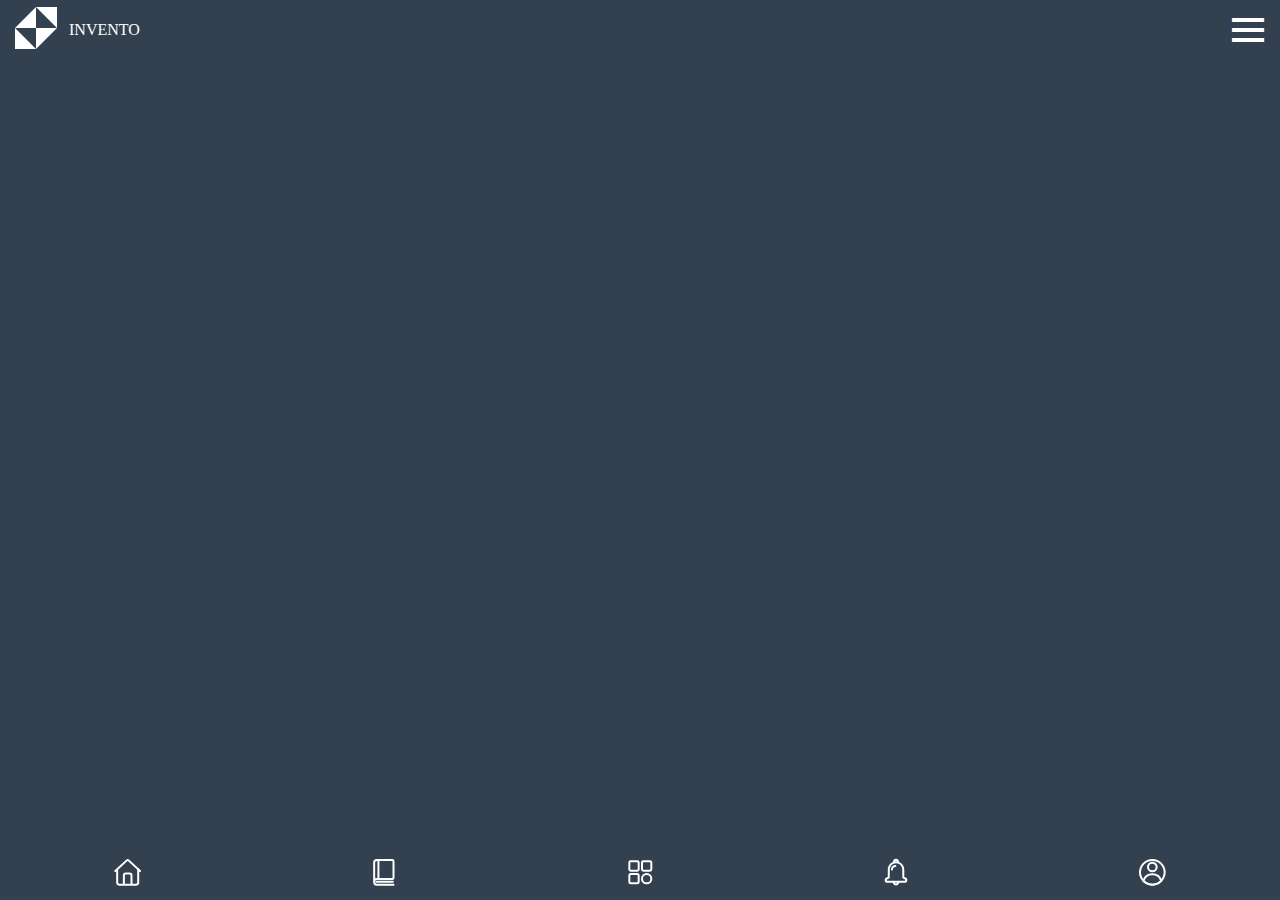
==== views/balance.html @ 5aca54c7 "feat: :sparkles: Balance" ====
<!DOCTYPE html>
<html lang="en">
<head>
    <meta charset="UTF-8">
    <meta name="viewport" content="width=device-width, initial-scale=1.0">
    <title>Document</title>
    <link rel="stylesheet" href="../css/balance.css">
    <link href='https://unpkg.com/boxicons@2.1.4/css/boxicons.min.css' rel='stylesheet'>
</head>
<body>
    <header class="header">
        <div class="header__logo">
            <div class="logo_icono">
                <img src="../storage/img/logo.svg" alt="" class="icono_img">
            </div>
            <div class="logo__titulo">invento</div>
        </div>
        <div class="header__menu">
            <i class='bx bx-menu'></i>
        </div>
    </header>

    <footer class="footer">
        <ul>
            <li>
                <a href="#"><img src="../storage/img/icon.svg" alt=""></a>
            </li>
            <li>
                <a href="#"><img src="../storage/img/icon_1.svg" alt=""></a>
            </li>
            <li>
                <a href="#"><img src="../storage/img/icon_2.svg" alt=""></a>
            </li>
            <li>
                <a href=""><img src="../storage/img/icon_3.svg" alt=""></a>
            </li>
            <li>
                <a href=""><img src="../storage/img/icon_4.svg" alt=""></a>
            </li>

        </ul>
    </footer>
</body>
</html>
---- css/balance.css ----
@import url(variables.css);
*{
    padding: 0;
    margin: 0;
    box-sizing: border-box;
    font-family: "SF-Pro-Text-Regular";
}
body{
    background: var(--color-primario);
}
.header{
    width: 100%;
    padding: 0 .5em;
    /* height: 60px; */
    /*/background: darkgoldenrod;/*/
    display: flex;
    flex-direction: row;
    justify-content: space-between;
    align-items: center;
    flex-wrap: nowrap;
    position: sticky;
    z-index: 2;
    top: 0;
    background: var(--color-primario);
}
.header__logo{
    /* background: red; */
    display: flex;
    align-items: center;
    gap: 5px;

}
.icono_img{
    z-index: 2;
    color: var(--color-ternario);
}
.logo__icono{
    /* background: green; */
}
.logo__icono img{
    width: 3em;
    color: var(--color-ternario);
}
.logo__titulo{
    /* background: orange; */
    color: var(--color-ternario);
    font-family: "SF-Pro-Text-Bold";
    text-transform: uppercase;
}
.header__menu{
    /* background: darkblue; */
}
.header__menu i{
    font-size: 3em;
    color: var(--color-ternario);
}









.footer {
    width: 100%;
    background: var(--color-primario);
    position: fixed;
    bottom: 0;
    z-index: 10;
}

.footer ul {
    display: flex;
    justify-content: space-around;
    z-index: 10;
}

.footer ul li {
    list-style: none;
    margin: .5em 0;
    z-index: 10;
}

.footer ul li a img {
    width: 2em;
}
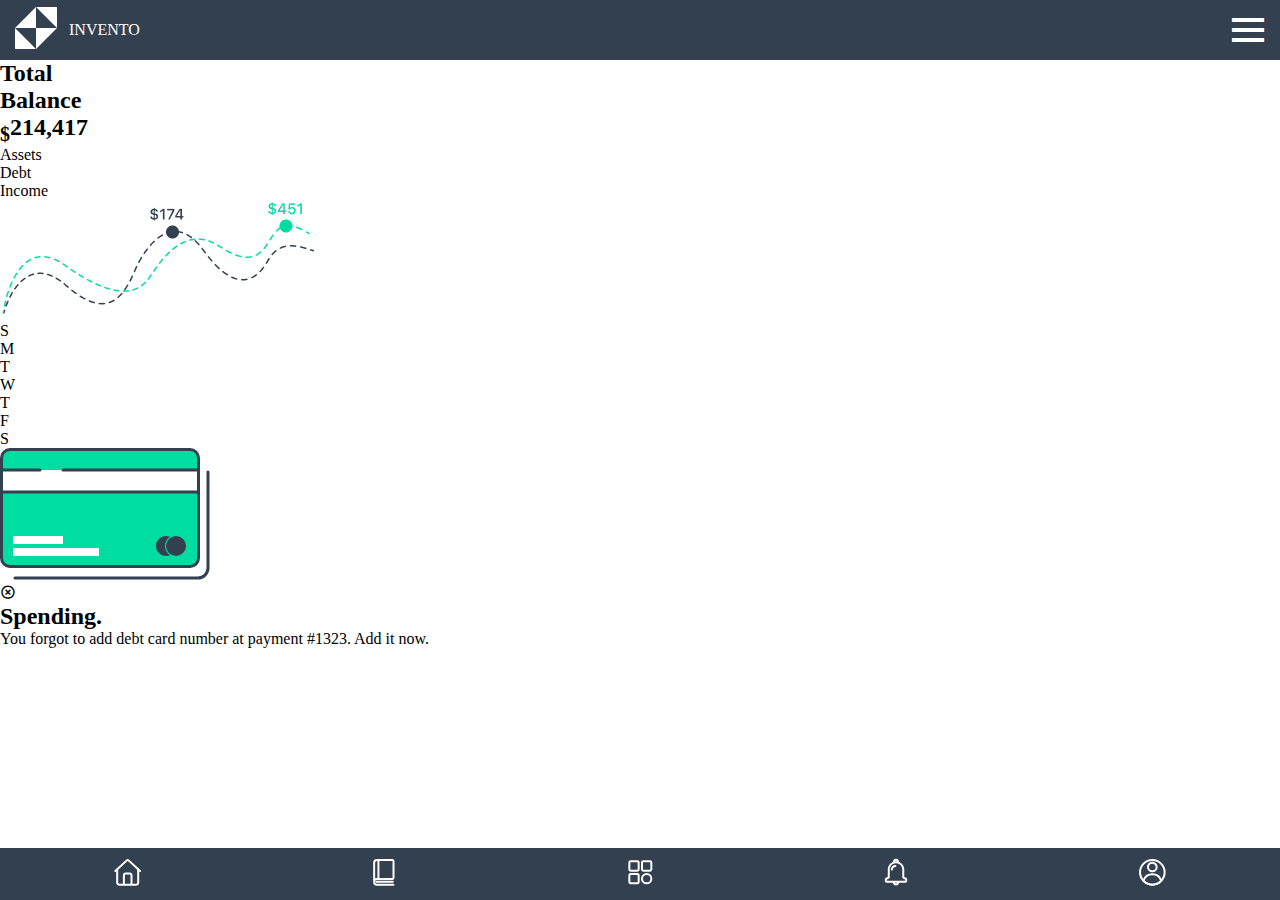
==== commit 02cac0b8: "feat: :sparkles: Balance html" ====
--- a/views/balance.html
+++ b/views/balance.html
@@ -8,6 +8,9 @@
     <link href='https://unpkg.com/boxicons@2.1.4/css/boxicons.min.css' rel='stylesheet'>
 </head>
 <body>
+    <!--<div class="circularBackground">
+        <img src="../storage/img/circularBackground.svg" alt="">
+    </div>-->
     <header class="header">
         <div class="header__logo">
             <div class="logo_icono">
@@ -19,7 +22,42 @@
             <i class='bx bx-menu'></i>
         </div>
     </header>
-
+    <main>
+        <div class="circulo">
+            <h2>Total</h2>
+            <h2>Balance</h2>
+            <h2><sub>$</sub>214,417</h2>
+        </div>
+        <section>
+            <article>
+                <div>Assets</div>
+                <div>Debt</div>
+                <div>Income</div>
+            </article>
+            <img src="../storage/img/graficaBalance.png" alt="">
+            <article>
+                <p>S</p>
+                <p>M</p>
+                <p>T</p>
+                <p>W</p>
+                <p>T</p>
+                <p>F</p>
+                <p>S</p>
+            </article>
+        </section>
+        <section>
+            <div>
+                <img src="../storage/img/creditCard.svg" alt="">
+            </div>
+            <article>
+                <div class="description_close2">
+                    <i class='bx bx-x-circle'></i>
+                </div>
+                <h2>Spending.</h2>
+                <p>You forgot to add debt card number at payment #1323. Add it now.</p>
+            </article>
+        </section>
+    </main>
     <footer class="footer">
         <ul>
             <li>
--- a/css/balance.css
+++ b/css/balance.css
@@ -6,8 +6,9 @@
     font-family: "SF-Pro-Text-Regular";
 }
 body{
-    background: var(--color-primario);
+    background: var(--color-ternario);
 }
+
 .header{
     width: 100%;
     padding: 0 .5em;
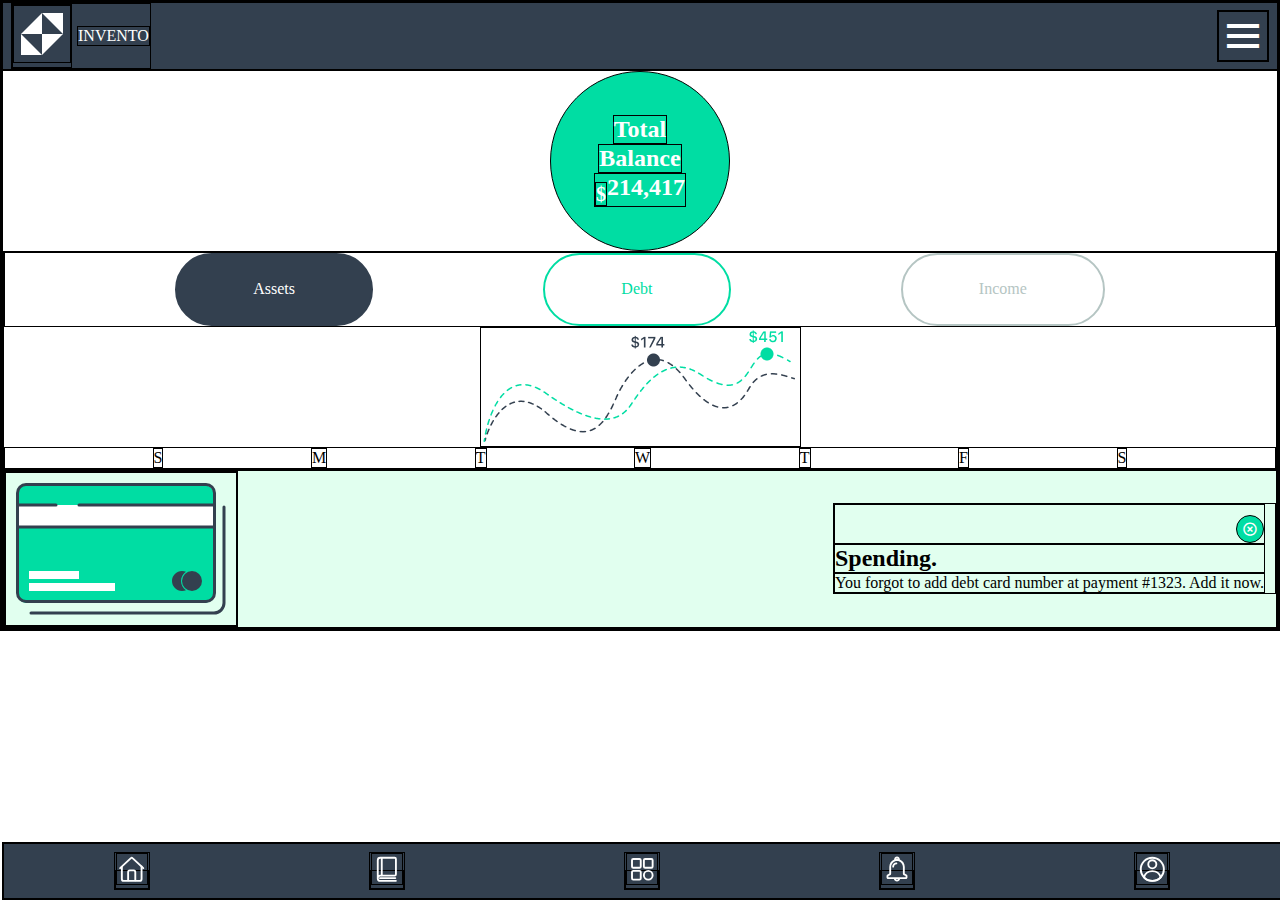
==== commit f86b4f56: "feat: :sparkles: Balance almost completed" ====
--- a/views/balance.html
+++ b/views/balance.html
@@ -28,14 +28,14 @@
             <h2>Balance</h2>
             <h2><sub>$</sub>214,417</h2>
         </div>
-        <section>
-            <article>
+        <section class="main_statistics">
+            <article class="statistics_one">
                 <div>Assets</div>
                 <div>Debt</div>
                 <div>Income</div>
             </article>
             <img src="../storage/img/graficaBalance.png" alt="">
-            <article>
+            <article class="statistics_two">
                 <p>S</p>
                 <p>M</p>
                 <p>T</p>
@@ -45,11 +45,11 @@
                 <p>S</p>
             </article>
         </section>
-        <section>
-            <div>
+        <section class="main_spending">
+            <div class="spending_img">
                 <img src="../storage/img/creditCard.svg" alt="">
             </div>
-            <article>
+            <article class="spending_text">
                 <div class="description_close2">
                     <i class='bx bx-x-circle'></i>
                 </div>
--- a/css/balance.css
+++ b/css/balance.css
@@ -4,6 +4,7 @@
     margin: 0;
     box-sizing: border-box;
     font-family: "SF-Pro-Text-Regular";
+    border: 1px solid black;
 }
 body{
     background: var(--color-ternario);
@@ -56,12 +57,102 @@
     color: var(--color-ternario);
 }
 
+main{
+    height: 120%;
+    display: flex;
+    flex-direction: column;
+    align-items: center;
+    justify-content: space-evenly;
+}
+.circulo{
+    width: 180px;
+    height: 180px;
+    border-radius: 100px;
+    background: var(--color-secundario);
+    display: flex;
+    flex-direction: column;
+    align-items: center;
+    justify-content: center;
+}
+.circulo h2{
+    color: var(--color-ternario);
+}
+.main_statistics{
+    width: 100%;
+    display: flex;
+    flex-direction: column;
+    align-items: center;
+    justify-content: space-between;
+}
+.statistics_one{
+    width: 100%;
+    display: flex;
+    flex-direction: row;
+    align-items: center;
+    justify-content: space-evenly;
+}
+.statistics_one div{
+    border: 2px solid black;
+    border-radius: 50px;
+    padding: 2% 6%;
+    display: flex;
+    justify-content: center;
+    align-items: center;
+}
+.statistics_one div:nth-child(1){
+    background: var(--color-primario);
+    border-color: var(--color-primario);
+    color: var(--color-ternario);
+}
+.statistics_one div:nth-child(2){
+    border-color: var(--color-secundario);
+    color: var(--color-secundario);
+}
+.statistics_one div:nth-child(3){
+    border-color: var(--color-cuarto);
+    color: var(--color-cuarto);
+}
+.statistics_two{
 
-
-
-
-
-
+    width: 100%;
+    display: flex;
+    flex-direction: row;
+    align-items: center;
+    justify-content: space-evenly;
+}
+.main_spending{
+    background: #e1ffef;
+    width: 100%;
+    display: flex;
+    align-items: center;
+    justify-content: space-between;
+}
+.spending_img{
+    height: 100%;
+    display: flex;
+    align-items: center;
+    justify-content: center;
+}
+.spending_img img{
+    width: 100%;
+    padding: 10px;
+    align-self: flex-end;
+}
+.spending_text{
+    padding-right: 10px;
+}
+.description_close2{
+    width: 100%;
+    text-align: right;
+    padding-top: 10px;
+}
+.description_close2 i {
+    /* background: red; */
+    border-radius: 100%;
+    padding: 5px;
+    background: var(--color-secundario);
+    color: var(--color-ternario);
+}
 
 
 .footer {
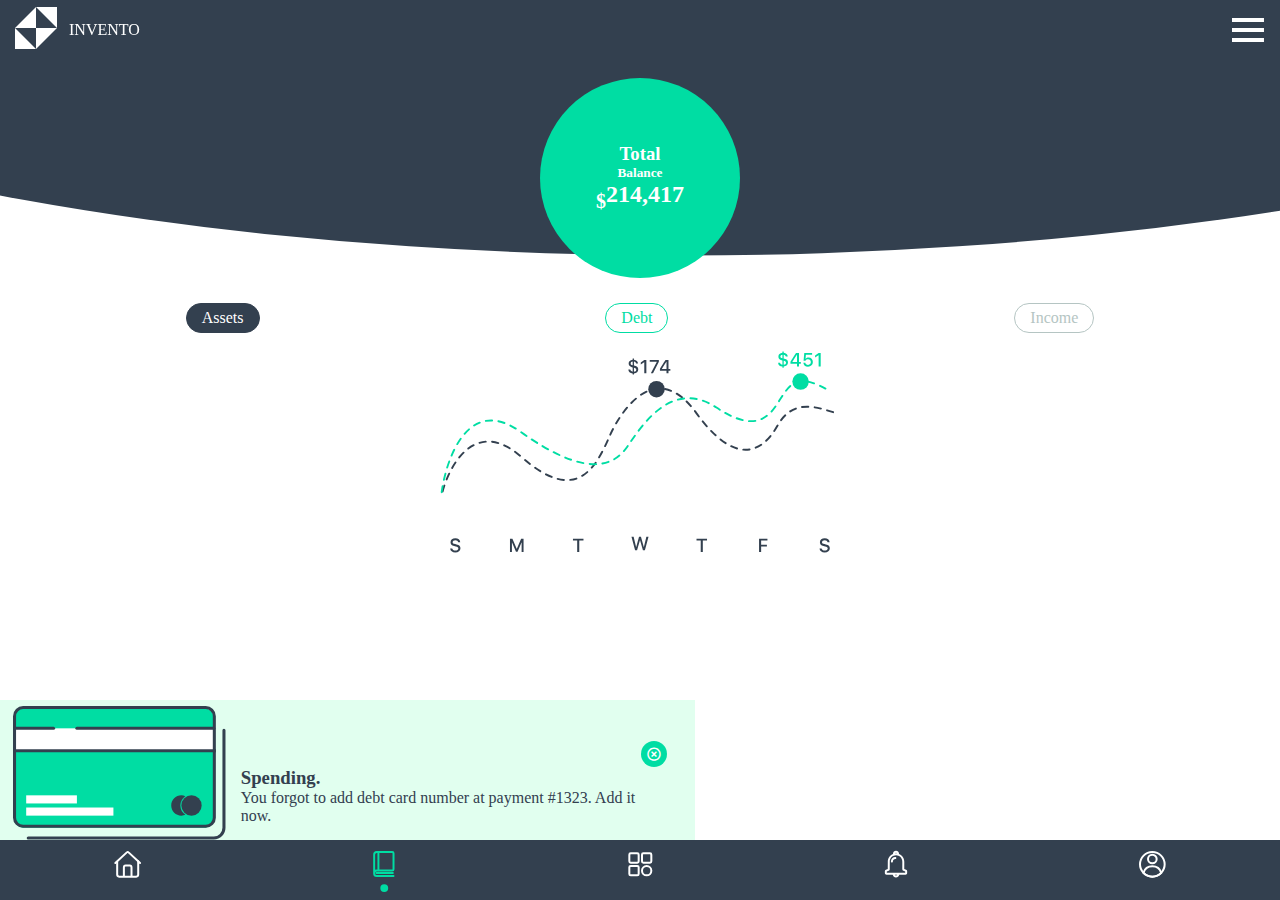
==== commit 7724b0bf: "refactor: :sparkles: Project completed, balance design in class" ====
--- a/views/balance.html
+++ b/views/balance.html
@@ -22,13 +22,55 @@
             <i class='bx bx-menu'></i>
         </div>
     </header>
-    <main>
-        <div class="circulo">
+    <main class="main">
+        <section class="balance">
+            <article class="balance_circle">
+                <div class="circle_item1"></div>
+                <div class="circle_item1"></div>
+                <div class="circle_item1"></div>
+                <div class="circle_item1"></div>
+                <div class="circle_item1"></div>
+            </article>
+            <article class="balance_total">
+                <div>
+                    <h3>Total</h3>
+                    <h5>Balance</h5>
+                    <h2><sub>$</sub>214,417</h2>
+                </div>
+            </article>
+        </section>
+        <section class="report">
+            <article class="report_accounting">
+                <button>assets</button>
+                <button>debt</button>
+                <button>income</button>
+            </article>
+            <article class="report_week">
+                <img src="../storage/img/report.svg" alt="">
+            </article>
+        </section>
+        <section class="process">
+            <article class="process_card">
+                <div class="card_image">
+                    <img src="../storage/img/creditCard.svg" alt="">
+                </div>
+                <div class="card_description">
+                    <div class="description_close2">
+                        <i class='bx bx-x-circle'></i>
+                    </div>
+                    <div>
+                        <h3>Spending.</h3>
+                        <p>You forgot to add debt card number at payment #1323. Add it now.</p>
+                    </div>
+                </div>
+            </article>
+        </section>
+        <!--<div class="circulo">
             <h2>Total</h2>
             <h2>Balance</h2>
             <h2><sub>$</sub>214,417</h2>
-        </div>
-        <section class="main_statistics">
+        </div>-->
+        <!--<section class="main_statistics">
             <article class="statistics_one">
                 <div>Assets</div>
                 <div>Debt</div>
@@ -56,7 +98,7 @@
                 <h2>Spending.</h2>
                 <p>You forgot to add debt card number at payment #1323. Add it now.</p>
             </article>
-        </section>
+        </section>-->
     </main>
     <footer class="footer">
         <ul>
@@ -64,16 +106,16 @@
                 <a href="#"><img src="../storage/img/icon.svg" alt=""></a>
             </li>
             <li>
-                <a href="#"><img src="../storage/img/icon_1.svg" alt=""></a>
+                <a href="balance.html"><img src="../storage/img/icon_2_select.svg" alt=""></a>
             </li>
             <li>
-                <a href="#"><img src="../storage/img/icon_2.svg" alt=""></a>
+                <a href="cards.html"><img src="../storage/img/icon_2.svg" alt=""></a>
             </li>
             <li>
                 <a href=""><img src="../storage/img/icon_3.svg" alt=""></a>
             </li>
             <li>
-                <a href=""><img src="../storage/img/icon_4.svg" alt=""></a>
+                <a href="../index.html"><img src="../storage/img/icon_4.svg" alt=""></a>
             </li>
 
         </ul>
--- a/css/balance.css
+++ b/css/balance.css
@@ -4,7 +4,6 @@
     margin: 0;
     box-sizing: border-box;
     font-family: "SF-Pro-Text-Regular";
-    border: 1px solid black;
 }
 body{
     background: var(--color-ternario);
@@ -20,10 +19,10 @@
     justify-content: space-between;
     align-items: center;
     flex-wrap: nowrap;
-    position: sticky;
+    position: fixed;
     z-index: 2;
     top: 0;
-    background: var(--color-primario);
+    /*background: var(--color-primario);*/
 }
 .header__logo{
     /* background: red; */
@@ -36,9 +35,7 @@
     z-index: 2;
     color: var(--color-ternario);
 }
-.logo__icono{
-    /* background: green; */
-}
+
 .logo__icono img{
     width: 3em;
     color: var(--color-ternario);
@@ -49,21 +46,159 @@
     font-family: "SF-Pro-Text-Bold";
     text-transform: uppercase;
 }
-.header__menu{
-    /* background: darkblue; */
-}
+
 .header__menu i{
     font-size: 3em;
     color: var(--color-ternario);
 }
 
-main{
+
+
+
+
+.balance{
+    /*background: red;*/
+    width: 100%;
+    height: 32vh;
+    position: relative;
+    overflow: hidden;
+}
+.balance_circle{
+    background: var(--color-primario);
+    width: 110%;
+    height: 53vh;
+    border-radius: 100%;
+    position: absolute;
+    top: -460px;
+    left: -20px;
+    right: 0;
+    margin: 0 auto;
+    scale: 2;
+}
+.balance_circle div{
+    width: 20px;
+    height: 20px;
+    /*background: red;*/
+    position: relative;
+    top: 100px;
+}
+.balance_total{
+    background: var(--color-secundario);
+    width: 200px;
+    height: 200px;
+    border-radius: 100%;
+    position: absolute;
+    left: 0;
+    right: 0;
+    bottom: 10px;
+    margin: 0 auto;
+    text-align: center;
+    color: var(--color-ternario);
+    font-family: "SF-Pro-Text-Bold";
+    text-transform: capitalize;
+}
+.balance_total div{
+    margin-top: 65px;
+}
+
+
+.report{
+    width: 100%;
+    position: relative;
+    padding: 15px .8em;
+}
+.report_accounting{
+    display: flex;
+    flex-direction: row;
+    justify-content: space-around;
+}
+.report_accounting button{
+    background: var(--color-ternario);
+    padding: 5px 15px;
+    border-radius: 15px;
+    font-family: "SF-Pro-Text-Regular";
+    font-size: 1em;
+    border: 1px solid var(--color-cuarto);
+    color: var(--color-cuarto);
+    text-transform: capitalize;
+}
+.report_accounting button:nth-child(1){
+    background: var(--color-primario);
+    border-color: var(--color-primario);
+    color: var(--color-ternario);
+}
+.report_accounting button:nth-child(2){
+    background: var(--color-ternario);
+    border-color: var(--color-secundario);
+    color: var(--color-secundario);
+}
+.report_accounting button:nth-child(3){
+    background: var(--color-ternario);
+    border-color: var(--color-cuarto);
+    color: var(--color-cuarto);
+}
+
+.report_week img{
+    width: 100%;
+    height: 25vh;
+    object-fit: contain;
+    margin-top: 15px;
+}
+
+.process{
+    background: var(--color-secundario-transparent);
+    height: 150px;
+    position: absolute;
+    bottom: 50px;
+    display: flex;
+    padding: 0 0.8rem;
+}
+.process_card{
+    width: 100%;
+    display: flex;
+    justify-content: center;
+    align-items: center;
+}
+.card_image{
+    flex: 1;
+}
+.card_image img{
+    width: 100%;
+    object-fit: contain;
+}
+.card_description{
+    display: flex;
+    flex-direction: column;
+    align-items: flex-end;
+    padding-right: 15px;
+    padding-left: 15px;
+    padding-top: 15px;
+    flex: 2;
+}
+.card_description div h3{
+    text-transform: capitalize;
+    color: var(--color-primario);
+    font-family: "SF-Pro-Text-Bold";
+}
+.card_description div p{
+    color: var(--color-primario);
+    font-family: "SF-Pro-Text-Light";
+}
+.description_close2 i {
+    border-radius: 100%;
+    padding: 5px;
+    background: var(--color-secundario);
+    color: var(--color-ternario);
+}
+/*main{
+    bottom: 0;
     height: 120%;
     display: flex;
     flex-direction: column;
     align-items: center;
     justify-content: space-evenly;
-}
+}*/
+/*
 .circulo{
     width: 180px;
     height: 180px;
@@ -147,16 +282,16 @@
     padding-top: 10px;
 }
 .description_close2 i {
-    /* background: red; */
     border-radius: 100%;
     padding: 5px;
     background: var(--color-secundario);
     color: var(--color-ternario);
-}
+}*/
 
 
 .footer {
     width: 100%;
+    height: 60px;
     background: var(--color-primario);
     position: fixed;
     bottom: 0;
@@ -166,13 +301,11 @@
 .footer ul {
     display: flex;
     justify-content: space-around;
-    z-index: 10;
 }
 
 .footer ul li {
     list-style: none;
     margin: .5em 0;
-    z-index: 10;
 }
 
 .footer ul li a img {
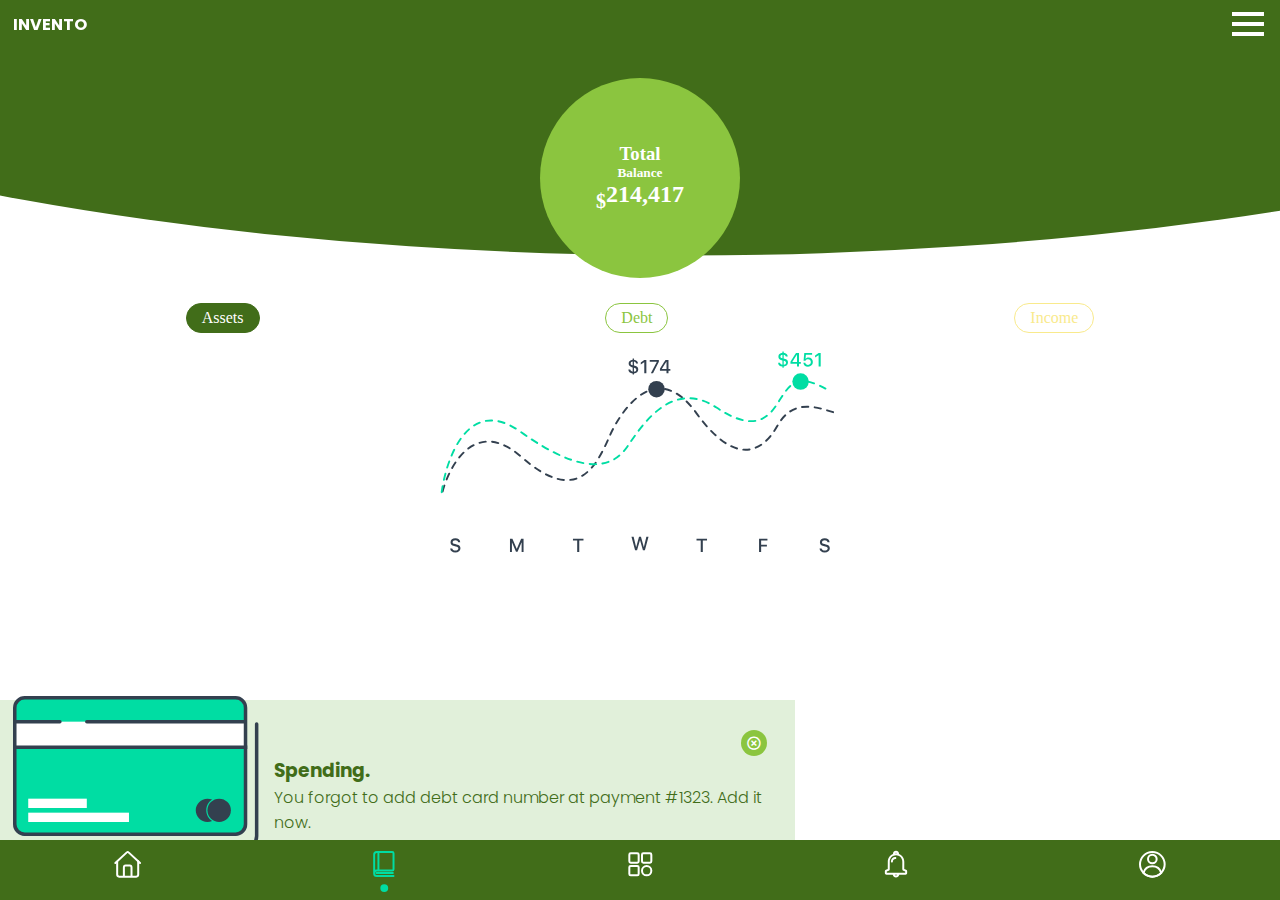
==== commit f117972d: "style: :lipstick: Fonts" ====
--- a/views/balance.html
+++ b/views/balance.html
@@ -14,7 +14,7 @@
     <header class="header">
         <div class="header__logo">
             <div class="logo_icono">
-                <img src="../storage/img/logo.svg" alt="" class="icono_img">
+                <img src="../storage/img1/geckoLogo.svg" alt="" class="icono_img">
             </div>
             <div class="logo__titulo">invento</div>
         </div>
--- a/css/balance.css
+++ b/css/balance.css
@@ -3,7 +3,7 @@
     padding: 0;
     margin: 0;
     box-sizing: border-box;
-    font-family: "SF-Pro-Text-Regular";
+    font-family: "Poppins-Regular";
 }
 body{
     background: var(--color-ternario);
@@ -37,13 +37,13 @@
 }
 
 .logo__icono img{
-    width: 3em;
+    width: 2.5em;
     color: var(--color-ternario);
 }
 .logo__titulo{
     /* background: orange; */
     color: var(--color-ternario);
-    font-family: "SF-Pro-Text-Bold";
+    font-family: "Poppins_Bold";
     text-transform: uppercase;
 }
 
@@ -94,7 +94,7 @@
     margin: 0 auto;
     text-align: center;
     color: var(--color-ternario);
-    font-family: "SF-Pro-Text-Bold";
+    font-family: "Poppins_Bold";
     text-transform: capitalize;
 }
 .balance_total div{
@@ -116,7 +116,7 @@
     background: var(--color-ternario);
     padding: 5px 15px;
     border-radius: 15px;
-    font-family: "SF-Pro-Text-Regular";
+    font-family: "Poppins-Regular";
     font-size: 1em;
     border: 1px solid var(--color-cuarto);
     color: var(--color-cuarto);
@@ -178,11 +178,11 @@
 .card_description div h3{
     text-transform: capitalize;
     color: var(--color-primario);
-    font-family: "SF-Pro-Text-Bold";
+    font-family: "Poppins_Bold";
 }
 .card_description div p{
     color: var(--color-primario);
-    font-family: "SF-Pro-Text-Light";
+    font-family: "Poppins_Light";
 }
 .description_close2 i {
     border-radius: 100%;
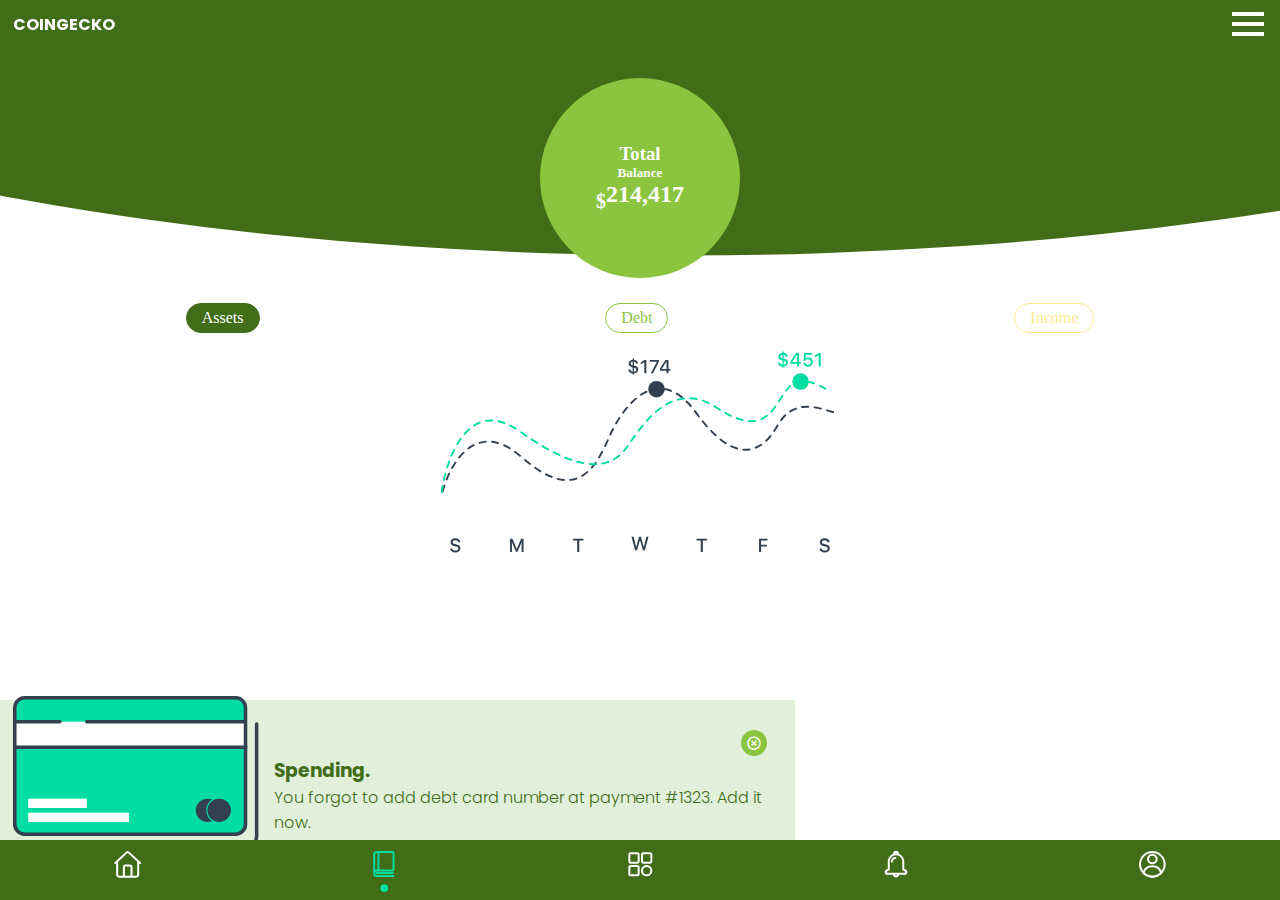
==== commit 97440536: "refactor: :lipstick: Cards" ====
--- a/views/balance.html
+++ b/views/balance.html
@@ -16,7 +16,7 @@
             <div class="logo_icono">
                 <img src="../storage/img1/geckoLogo.svg" alt="" class="icono_img">
             </div>
-            <div class="logo__titulo">invento</div>
+            <div class="logo__titulo">coingecko</div>
         </div>
         <div class="header__menu">
             <i class='bx bx-menu'></i>
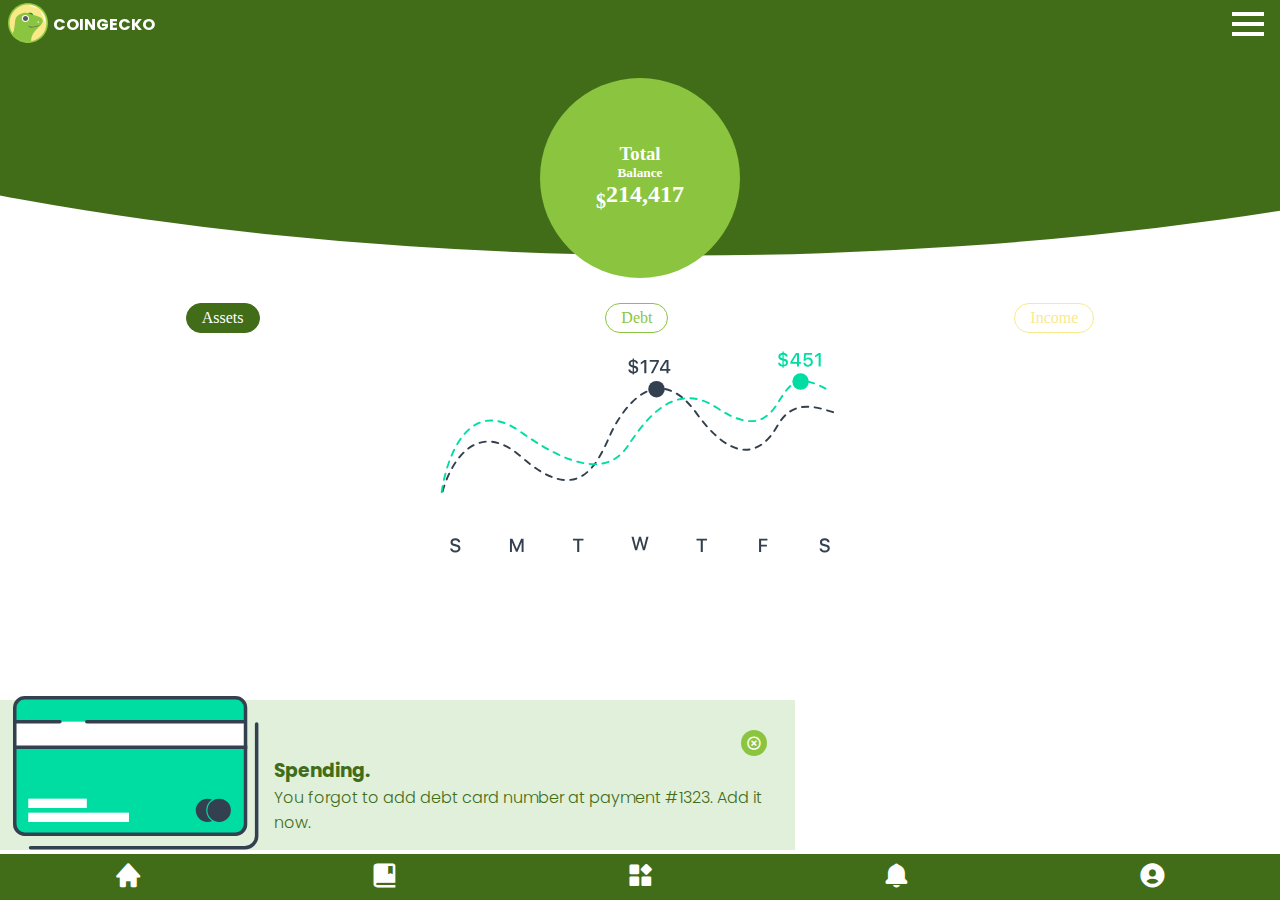
==== commit 6a2724a9: "refactor: :lipstick: Footer" ====
--- a/views/balance.html
+++ b/views/balance.html
@@ -103,19 +103,19 @@
     <footer class="footer">
         <ul>
             <li>
-                <a href="#"><img src="../storage/img/icon.svg" alt=""></a>
+                <a href="#"><i class='bx bxs-home'></i></a>
             </li>
             <li>
-                <a href="balance.html"><img src="../storage/img/icon_2_select.svg" alt=""></a>
+                <a href="balance.html"><i class='bx bxs-book-bookmark'></i></a>
             </li>
             <li>
-                <a href="cards.html"><img src="../storage/img/icon_2.svg" alt=""></a>
+                <a href="cards.html"><i class='bx bxs-widget'></i></a>
             </li>
             <li>
-                <a href=""><img src="../storage/img/icon_3.svg" alt=""></a>
+                <a href=""><i class='bx bxs-bell' ></i></a>
             </li>
             <li>
-                <a href="../index.html"><img src="../storage/img/icon_4.svg" alt=""></a>
+                <a href="../index.html"><i class='bx bxs-user-circle'></i></a>
             </li>
 
         </ul>
--- a/css/balance.css
+++ b/css/balance.css
@@ -32,14 +32,11 @@
 
 }
 .icono_img{
+    width: 2.5em;
     z-index: 2;
     color: var(--color-ternario);
 }
 
-.logo__icono img{
-    width: 2.5em;
-    color: var(--color-ternario);
-}
 .logo__titulo{
     /* background: orange; */
     color: var(--color-ternario);
@@ -289,25 +286,23 @@
 }*/
 
 
-.footer {
-    width: 100%;
-    height: 60px;
+footer{
+    width: 100%;
     background: var(--color-primario);
     position: fixed;
     bottom: 0;
     z-index: 10;
 }
-
-.footer ul {
+footer ul {
+    margin: 0.5em 0;
     display: flex;
     justify-content: space-around;
 }
-
-.footer ul li {
+footer ul li {
     list-style: none;
-    margin: .5em 0;
-}
-
-.footer ul li a img {
-    width: 2em;
-}
+}
+footer ul li a i{
+    font-size: 1.8em;
+    text-align: center;
+    color: var(--color-ternario);
+}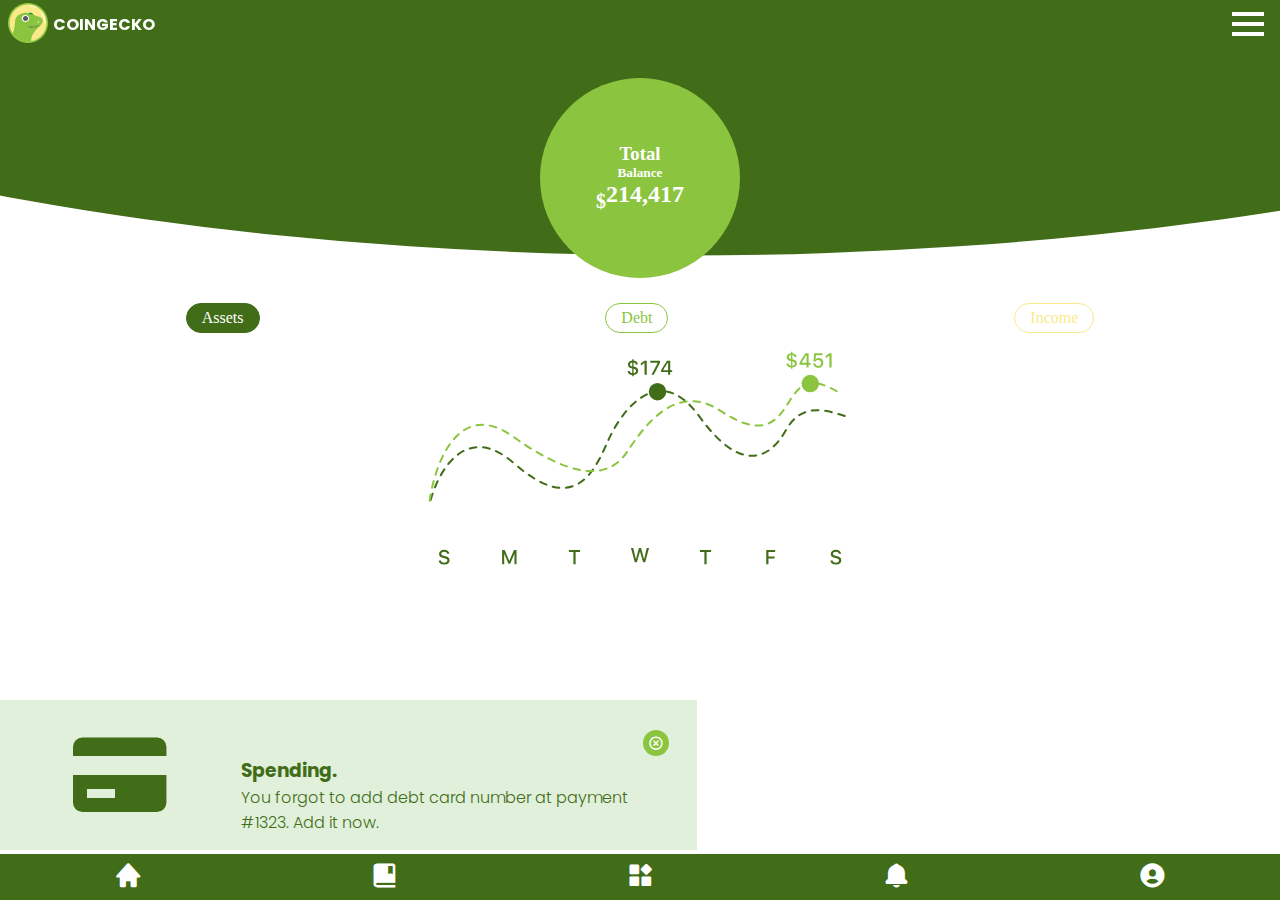
==== commit 7f47bc96: "refactor: :lipstick: Balance" ====
--- a/views/balance.html
+++ b/views/balance.html
@@ -46,13 +46,13 @@
                 <button>income</button>
             </article>
             <article class="report_week">
-                <img src="../storage/img/report.svg" alt="">
+                <img src="../storage/img1/report0.svg" alt="">
             </article>
         </section>
         <section class="process">
             <article class="process_card">
                 <div class="card_image">
-                    <img src="../storage/img/creditCard.svg" alt="">
+                    <i class='bx bxs-credit-card'></i>
                 </div>
                 <div class="card_description">
                     <div class="description_close2">
--- a/css/balance.css
+++ b/css/balance.css
@@ -158,10 +158,13 @@
 }
 .card_image{
     flex: 1;
-}
-.card_image img{
-    width: 100%;
-    object-fit: contain;
+    display: flex;
+    justify-content: center;
+    align-items: center;
+}
+.card_image i{
+    font-size: 7em;
+    color: var(--color-primario);
 }
 .card_description{
     display: flex;
